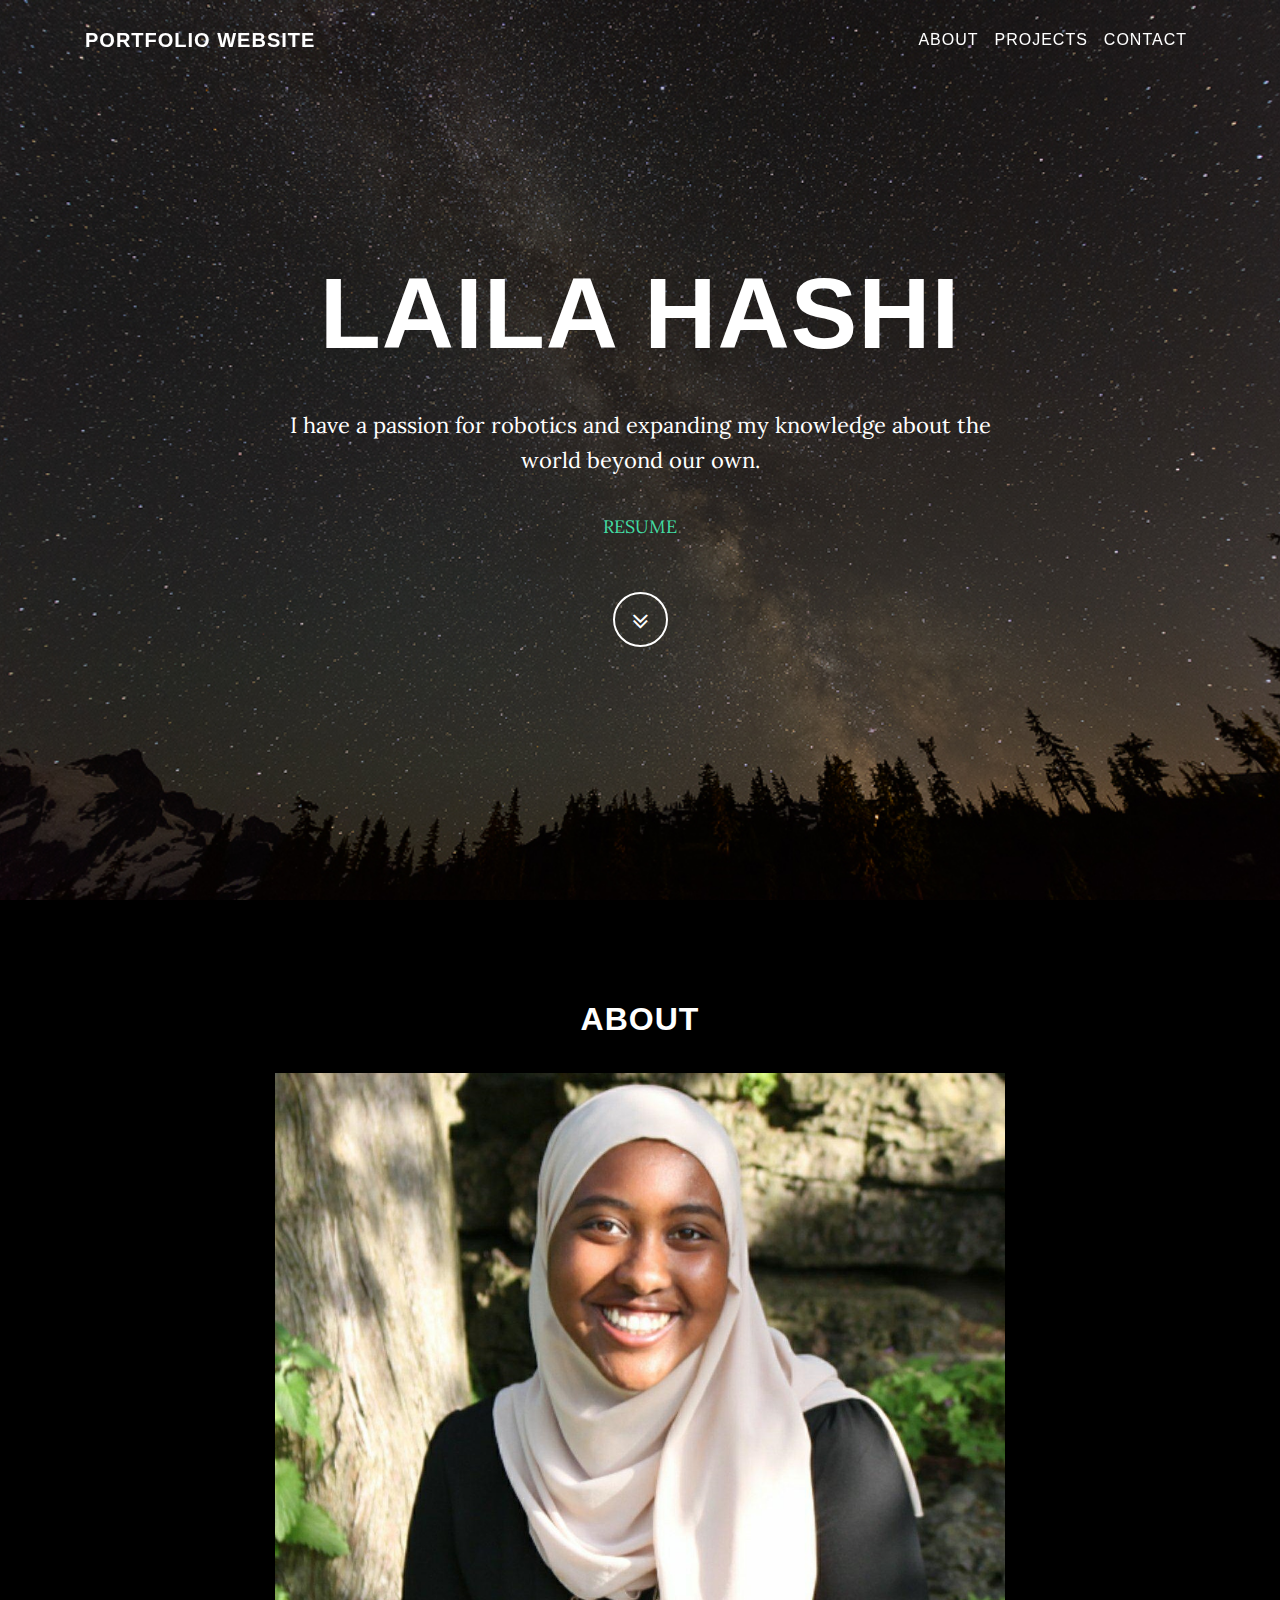
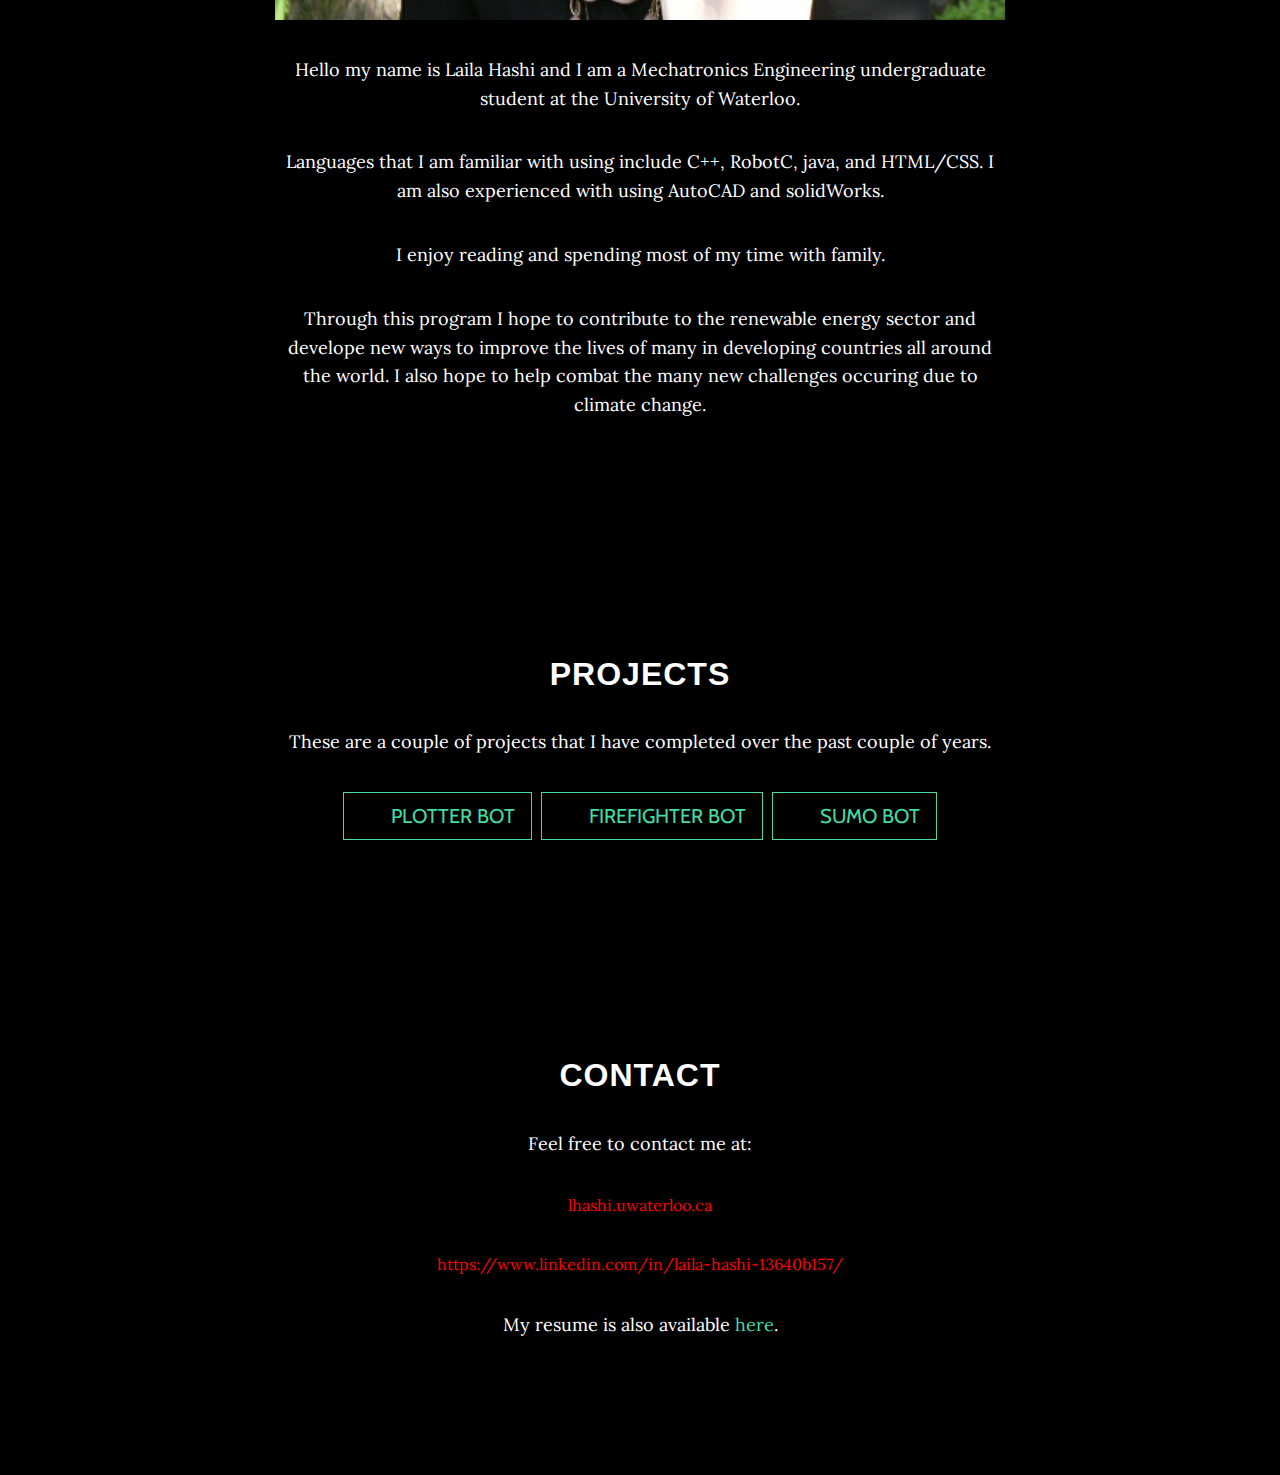
==== index.html @ 6a068f4a "initial commit" ====
<!DOCTYPE html>
<html lang="en">

  <head>

    <meta charset="utf-8">
    <meta name="viewport" content="width=device-width, initial-scale=1, shrink-to-fit=no">
    <meta name="description" content="portfolio website">
    <meta name="author" content="Laila Hashi">

    <title>Laila Hashi - Portfolio Website</title>

    <!-- Bootstrap core CSS -->

    <link href="vendor/bootstrap/css/bootstrap.min.css" rel="stylesheet"> 

    <!-- Custom fonts for this template -->
    <link href="vendor/font-awesome/css/font-awesome.min.css" rel="stylesheet" type="text/css">
    <link href="https://fonts.googleapis.com/css?family=Lora:400,700,400italic,700italic" rel="stylesheet" type="text/css">
    <link href='https://fonts.googleapis.com/css?family=Cabin:700' rel='stylesheet' type='text/css'>
 
    <!-- Custom styles for this template -->
    <link href="css/portfolio.css" rel="stylesheet">

  </head>

  <body id="page-top">

    <!-- Navigation -->
    <nav class="navbar navbar-expand-lg navbar-light fixed-top" id="mainNav">
      <div class="container">
        <a class="navbar-brand js-scroll-trigger" href="#page-top">Portfolio Website</a>
        <button class="navbar-toggler navbar-toggler-right" type="button" data-toggle="collapse" data-target="#navbarResponsive" aria-controls="navbarResponsive" aria-expanded="false" aria-label="Toggle navigation">
          Menu
          <i class="fa fa-bars"></i>
        </button>
        <div class="collapse navbar-collapse" id="navbarResponsive">
          <ul class="navbar-nav ml-auto">
            <li class="nav-item">
              <a class="nav-link js-scroll-trigger" href="#about">About</a>
            </li>
            <li class="nav-item">
              <a class="nav-link js-scroll-trigger" href="#projects">Projects</a>
            </li>
            <li class="nav-item">
              <a class="nav-link js-scroll-trigger" href="#contact">Contact</a>
            </li>
          </ul>
        </div>
      </div>
    </nav>

    <!-- Intro Header -->
    <header class="masthead">
      <div class="intro-body">
        <div class="container">
          <div class="row">
            <div class="col-lg-8 mx-auto">
              <h1 class="brand-heading">Laila Hashi</h1>
              <p class="intro-text">I have a passion for robotics and expanding my knowledge about the world beyond our own.
                <p> <a href = "reports/Laila_Hashi_Resume.pdf">RESUME</a> </p>
              <a href="#about" class="btn btn-circle js-scroll-trigger">
                <i class="fa fa-angle-double-down animated"></i>
              </a>
            </div>
          </div>
        </div>
      </div>
    </header>

    <!-- About Section -->
    <section id="about" class="content-section text-center">
      <div class="container">
        <div class="row">
          <div class="col-lg-8 mx-auto">
            <h2>About</h2>

    <body>
      <div id="slider">
        <figure>
          <img class="slides" src="img/aboutPic1.jpg" alt="">
          <img class="slides" src="img/aboutPic2.jpg" alt="">
          <img class="slides" src="img/aboutPic6.jpg" alt="">
          <img class="slides" src="img/aboutPic3.jpg" alt="">
          <img class="slides" src="img/aboutPic4.jpg" alt="">
        </figure>
      </div>
  </body>

            <!--<img src="img/profilePic.jpg" width="225" height="290">-->
            <p></p>
            <p>Hello my name is Laila Hashi and I am a Mechatronics Engineering undergraduate student at the University of Waterloo. 
            </p>
            <p>Languages that I am familiar with using include C++, RobotC, java, and HTML/CSS. I am also experienced with using AutoCAD and solidWorks. 
            </p>
            <p>I enjoy reading and spending most of my time with family.</p>
            <p>Through this program I hope to contribute to the renewable energy sector and develope new ways to improve the lives of many in developing countries all around the world. I also hope to help combat the many new challenges occuring due to climate change. 
          </div>
        </div>
      </div>
    </section>

    <!-- Projects Section -->
    <section id="projects" class="projects-section content-section text-center">
      <div class="container">
        <div class="col-lg-8 mx-auto">
          <h2>Projects</h2>
          <p>These are a couple of projects that I have completed over the past couple of years.</p>
          <ul class = "list-inline banner-social-buttons">
            <li class = "list-inline-item">
              <a href = "file:///C:/Users/Alarm/Desktop/PortfolioWebsite/plotterBot.html#about" class = "btn btn-default btn-lg">
                <i class = "fa fa-plotterBot fa-fw"></i>
                  <span class = "network-name"> Plotter Bot </span>
              </a>
            </li>
            <li class = "list-inline-item">
              <a href = "file:///C:/Users/Alarm/Desktop/PortfolioWebsite/FighterBot.html" class = "btn btn-default btn-lg">
                <i class = "fa fa-sumoBot fa-fw"></i>
                  <span class = "network-name"> FireFighter Bot </span>
              </a>
            </li>
            <li class = "list-inline-item">
              <a href = "file:///C:/Users/Alarm/Desktop/PortfolioWebsite/SumoBot.html" class = "btn btn-default btn-lg">
                <i class = "fa fa sumoBot fa-fw"></i>
                  <span class = "network-name"> Sumo Bot </span>
              </a>
            </li>
          </ul>
        </div>
      </div>
    </section>

    <!-- Contact Section -->
    <section id="contact" class="content-section text-center">
      <div class="container">
        <div class="row">
          <div class="col-lg-8 mx-auto">
            <h2>Contact</h2>
            <p>Feel free to contact me at:</p> 
            <p></p>
            <span class = "redText">lhashi.uwaterloo.ca</span>
            <p></p>
            <span class = "redText">https://www.linkedin.com/in/laila-hashi-13640b157/</span>
            <p></p>
            <p>My resume is also available <a href = "reports/Laila_Hashi_Resume.pdf">here</a>.</p>

          </div>
        </div>
      </div>
    </section>
  </body>

</html>
---- css/portfolio.css ----
/*!
 * Start Bootstrap - Grayscale v4.0.0-beta.2 (https://startbootstrap.com/template-overviews/grayscale)
 * Copyright 2013-2017 Start Bootstrap
 * Licensed under MIT (https://github.com/BlackrockDigital/startbootstrap-grayscale/blob/master/LICENSE)
 */
body {
  font-family: 'Lora', 'Helvetica Neue', Helvetica, Arial, sans-serif;
  position: relative;
  width: 100%;
  height: 100%;
  color: white;
  background-color: black; }

html {
  width: 100%;
  height: 100%; }

h1,
h2,
h3,
h4,
h5,
h6 {
  font-family: 'Open sans-serif', 'Helvetica Neue', Helvetica, Arial, sans-serif;
  font-weight: 700;
  margin: 0 0 35px;
  letter-spacing: 1px;
  text-transform: uppercase; }

p {
  font-size: 16px;
  line-height: 1.5;
  margin: 0 0 25px; }
  @media (min-width: 768px) {
    p {
      font-size: 18px;
      line-height: 1.6;
      margin: 0 0 35px; } }

a {
  -webkit-transition: all 0.2s ease-in-out;
  -moz-transition: all 0.2s ease-in-out;
  transition: all 0.2s ease-in-out;
  color: #42DCA3; }
  a:focus, a:hover {
    text-decoration: none;
    color: #1d9b6c; }

#mainNav {
  font-family: 'Open sans-serif', 'Helvetica Neue', Helvetica, Arial, sans-serif;
  margin-bottom: 0;
  text-transform: uppercase;
  border-bottom: 1px solid rgba(255, 255, 255, 0.3);
  background-color: black; }
  #mainNav .navbar-toggler {
    font-size: 14px;
    padding: 11px;
    color: white;
    border: 1px solid white; }
  #mainNav .navbar-brand {
    font-weight: 700; }
  #mainNav a {
    color: white; }
  #mainNav .navbar-nav .nav-item {
    -webkit-transition: background 0.3s ease-in-out;
    -moz-transition: background 0.3s ease-in-out;
    transition: background 0.3s ease-in-out; }
    #mainNav .navbar-nav .nav-item:hover {
      color: fade(white, 80%);
      outline: none;
      background-color: transparent; }
    #mainNav .navbar-nav .nav-item:active, #mainNav .navbar-nav .nav-item:focus {
      outline: none;
      background-color: transparent; }
  @media (min-width: 992px) {
    #mainNav {
      padding-top: 20px;
      padding-bottom: 20px;
      -webkit-transition: background 0.3s ease-in-out, padding-top 0.3s ease-in-out, padding-bottom 0.3s;
      -moz-transition: background 0.3s ease-in-out, padding-top 0.3s ease-in-out, padding-bottom 0.3s;
      transition: background 0.3s ease-in-out, padding-top 0.3s ease-in-out, padding-bottom 0.3s;
      letter-spacing: 1px;
      border-bottom: none;
      background: transparent; }
      #mainNav.navbar-shrink {
        padding-top: 10px;
        padding-bottom: 10px;
        border-bottom: 1px solid rgba(255, 255, 255, 0.3);
        background: black; }
      #mainNav .nav-link.active {
        outline: none;
        background-color: rgba(255, 255, 255, 0.3); }
        #mainNav .nav-link.active:hover {
          color: white; } }

.masthead {
  display: table;
  width: 100%;
  height: auto;
  padding: 200px 0;
  text-align: center;
  color: white;
  background: url("../img/nightSky.jpg") no-repeat bottom center scroll;
  background-color:#DCDCDC ;
  -webkit-background-size: cover;
  -moz-background-size: cover;
  -o-background-size: cover;
  background-size: cover; }
  .masthead .intro-body {
    display: table-cell;
    vertical-align: middle; }
    .masthead .intro-body .brand-heading {
      font-size: 50px; }
    .masthead .intro-body .intro-text {
      font-size: 18px; }
  @media (min-width: 768px) {
    .masthead {
      height: 100%;
      padding: 0; }
      .masthead .intro-body .brand-heading {
        font-size: 100px; }
      .masthead .intro-body .intro-text {
        font-size: 22px; } }

.redText{
  color:red;
}

@keyframes slide{
  0%
  {
    left:0;
  } 
  10%
  {
    left:0;
  }
  20%
  {
    left:-100%;
  }
  30%
  {
    left:-100%;
  }
  40%
  {
    left:-200%;
  }
  50%
  {
    left:-200%;
  }
  60%
  {
    left:-300%;
  }
  70%
  {
    left:-300%;
  }
  80%
  {
    left:-400%;
  }
  90%
  {
    left:-400%;
  }
  100%
  {
    left:0;
  }

}


#slider{
  overflow:hidden;
}
#slider figure img{
  float:left;
  width:20%;
}
#slider figure{
  position:relative;
  width: 500%;
  animation:slide 10s infinite;
}

#slider2{
  overflow:hidden;
}
#slider2 figure img{
  float:left;
  width:10%;
}
#slider2 figure{
  position:relative;
  width: 450%;
  animation:slide 10s infinite;
}

.head {
  display: table;
  width: 100%;
  height: auto;
  padding: 200px 0;
  text-align: center;
  color: black;
  background-color: #DCDCDC;
  -webkit-background-size: cover;
  -moz-background-size: cover;
  -o-background-size: cover;
  background-size: cover; }

  .head .intro-body {
    display: table-cell;
    vertical-align: middle; }
    .head .intro-body .brand-heading {
      font-size: 50px; }
    .head .intro-body .intro-text {
      font-size: 18px; }
  @media (min-width: 768px) {
    .head {
      height: 100%;
      padding: 0; }
      .masthead .intro-body .brand-heading {
        font-size: 100px; }
      .masthead .intro-body .intro-text {
        font-size: 22px; } }

.content-section {
  padding-top: 100px;
  padding-bottom: 100px; }

.btn-circle {
  font-size: 26px;
  width: 55px;
  height: 55px;
  margin-top: 15px;
  line-height: 45px;
  -webkit-transition: background 0.3s ease-in-out;
  -moz-transition: background 0.3s ease-in-out;
  transition: background 0.3s ease-in-out;
  color: white;
  border: 2px solid white;
  border-radius: 100% !important;
  background: transparent; }
  .btn-circle:focus, .btn-circle:hover {
    color: white;
    outline: none;
    background: rgba(255, 255, 255, 0.1);
     }

.btn {
  font-family: 'Cabin', 'Helvetica Neue', Helvetica, Arial, sans-serif;
  font-weight: 400;
  -webkit-transition: all 0.3s ease-in-out;
  -moz-transition: all 0.3s ease-in-out;
  transition: all 0.3s ease-in-out;
  text-transform: uppercase;
  border-radius: 0; }

.btn-default {
  color: #42DCA3;
  border: 1px solid #42DCA3;
  background-color: transparent; }
  .btn-default:focus, .btn-default:hover {
    color: black;
    border: 1px solid #42DCA3;
    outline: none;
    background-color: #42DCA3; }

ul.banner-social-buttons {
  margin-top: 0; }
  @media (max-width: 1199px) {
    ul.banner-social-buttons {
      margin-top: 15px; } }
  @media (max-width: 767px) {
    ul.banner-social-buttons li {
      display: block;
      margin-bottom: 20px;
      padding: 0; }
      ul.banner-social-buttons li:last-child {
        margin-bottom: 0; } }

footer {
  padding: 50px 0; }
  footer p {
    font-size: 14px;
    margin: 0; }

::-moz-selection {
  background: #fcfcfc;
  background: rgba(255, 255, 255, 0.2);
  text-shadow: none; }

::selection {
  background: #fcfcfc;
  background: rgba(255, 255, 255, 0.2);
  text-shadow: none; }

img::selection {
  background: transparent; }

img::-moz-selection {
  background: transparent; }

body {
  -webkit-tap-highlight-color: rgba(255, 255, 255, 0.2); }
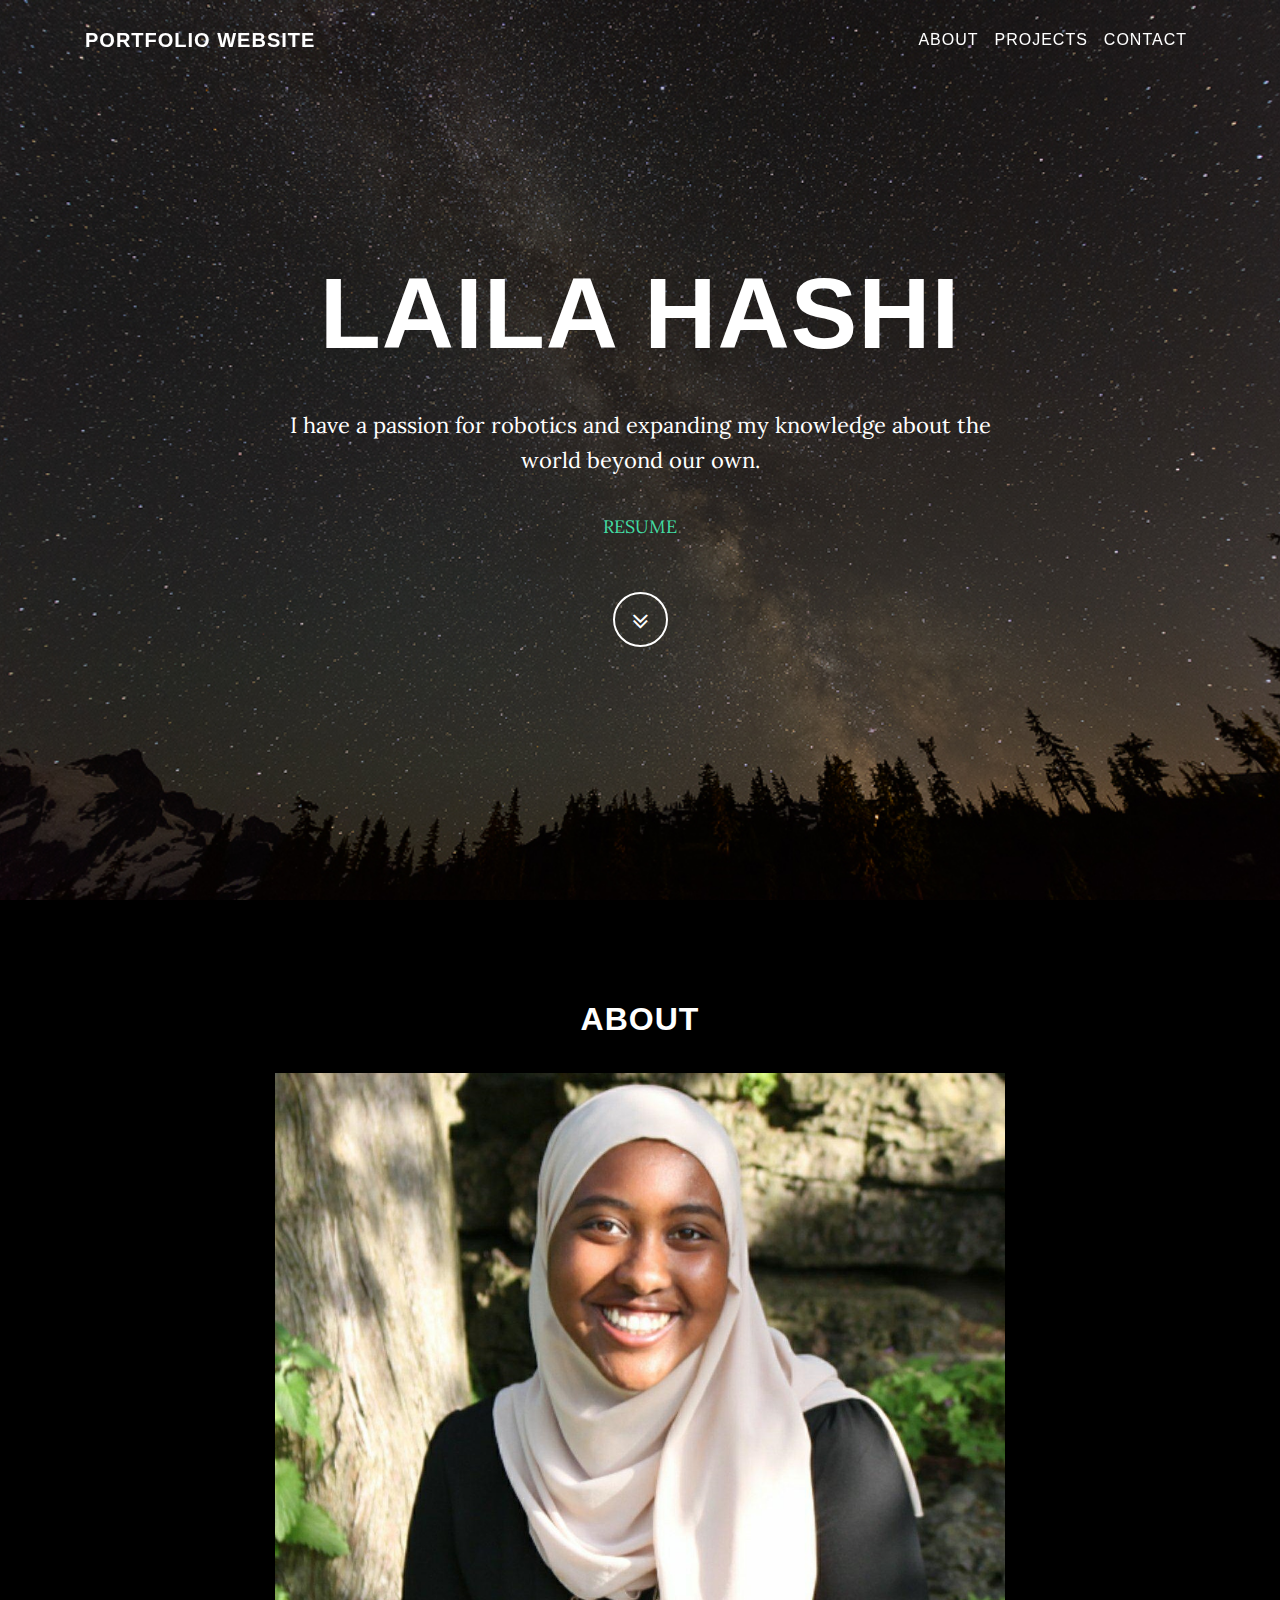
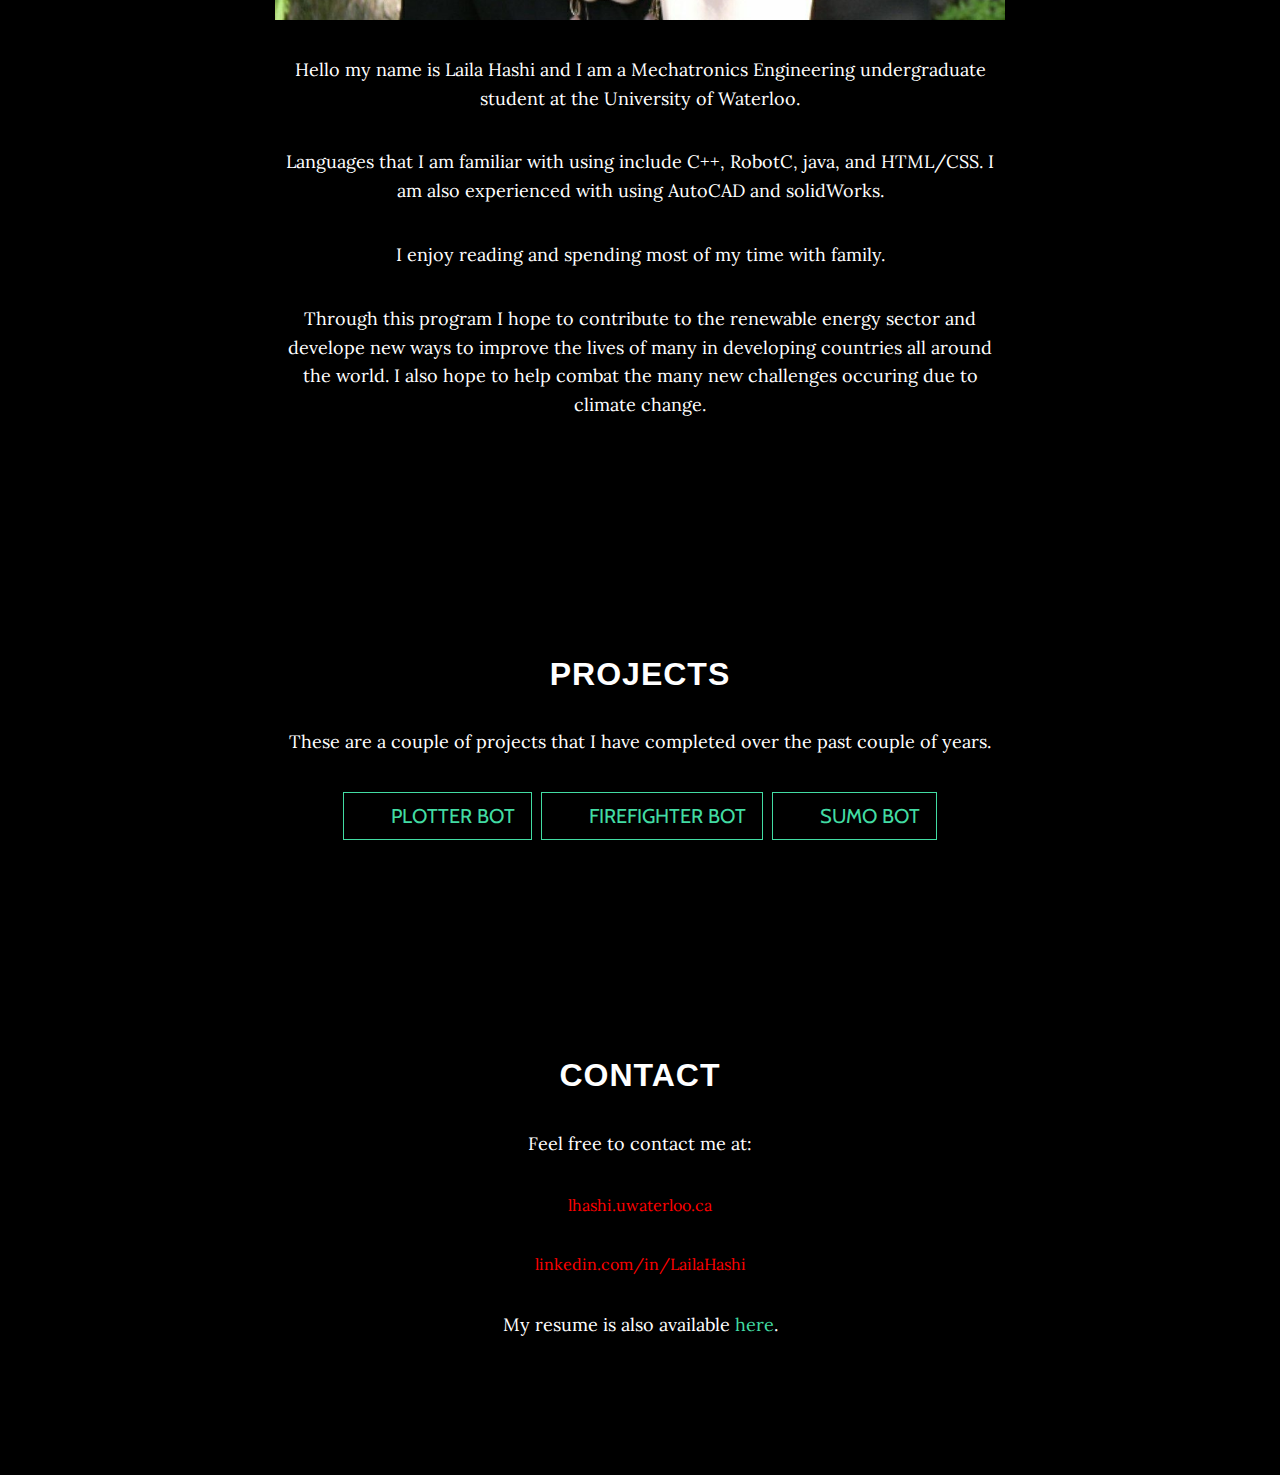
==== commit 2b3ac88e: "fixed links" ====
--- a/index.html
+++ b/index.html
@@ -58,7 +58,7 @@
             <div class="col-lg-8 mx-auto">
               <h1 class="brand-heading">Laila Hashi</h1>
               <p class="intro-text">I have a passion for robotics and expanding my knowledge about the world beyond our own.
-                <p> <a href = "reports/Laila_Hashi_Resume.pdf">RESUME</a> </p>
+                <p> <a href = "reports/Resume.pdf">RESUME</a> </p>
               <a href="#about" class="btn btn-circle js-scroll-trigger">
                 <i class="fa fa-angle-double-down animated"></i>
               </a>
@@ -140,9 +140,10 @@
             <p></p>
             <span class = "redText">lhashi.uwaterloo.ca</span>
             <p></p>
-            <span class = "redText">https://www.linkedin.com/in/laila-hashi-13640b157/</span>
+            <span class = "redText">linkedin.com/in/LailaHashi
+            </span>
             <p></p>
-            <p>My resume is also available <a href = "reports/Laila_Hashi_Resume.pdf">here</a>.</p>
+            <p>My resume is also available <a href = "reports/Resume.pdf">here</a>.</p>
 
           </div>
         </div>
